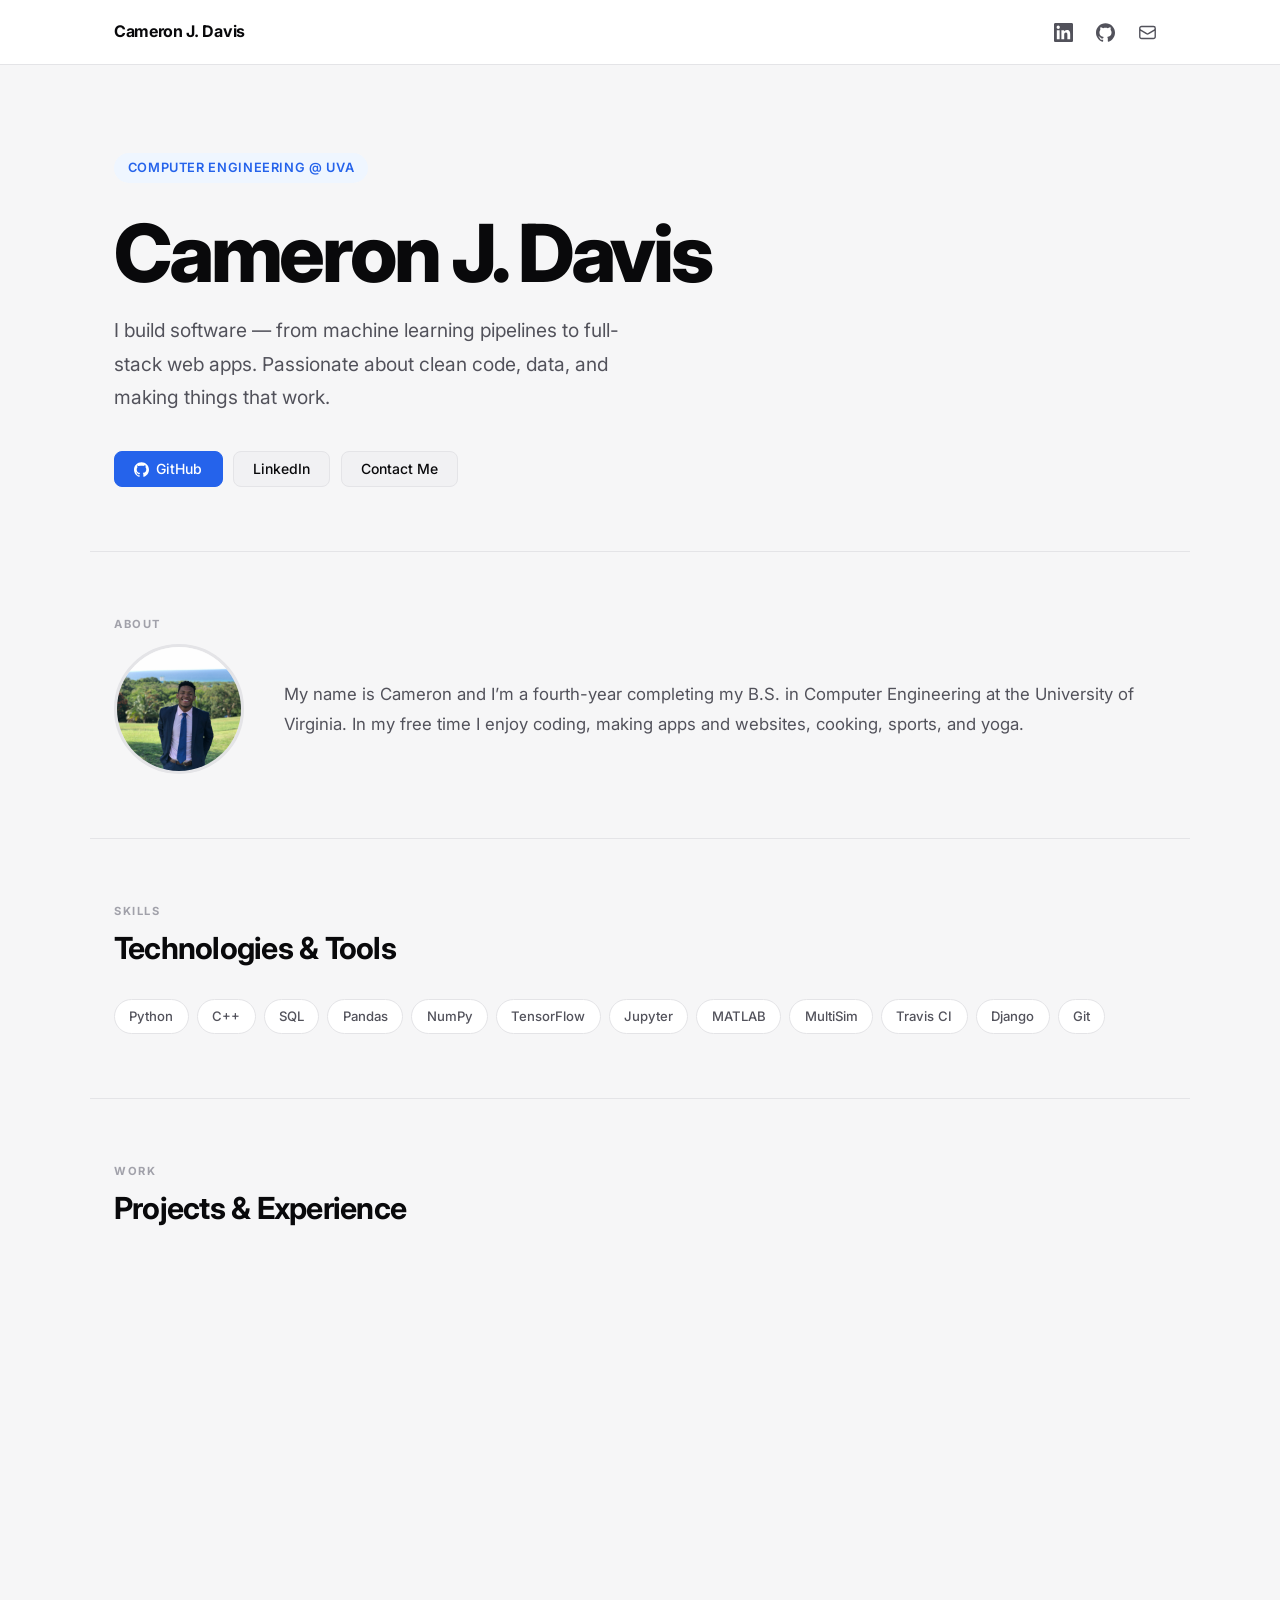
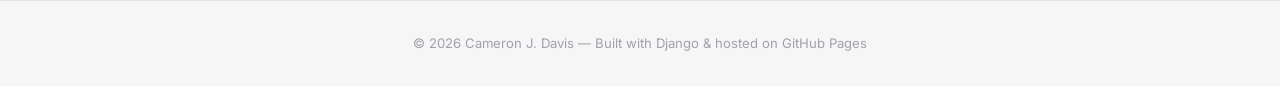
==== docs/index.html @ 82e8e9f6 "Add static GitHub Pages build and deployment README - docs/index.html: self-contained static portfol" ====
<!doctype html>
<html lang="en">
<head>
  <meta charset="utf-8">
  <meta name="viewport" content="width=device-width, initial-scale=1">
  <meta name="description" content="Cameron J. Davis — Computer Engineering student at UVA, building software across machine learning, full-stack web, and systems.">
  <title>Cameron J. Davis</title>

  <link rel="preconnect" href="https://fonts.googleapis.com">
  <link rel="preconnect" href="https://fonts.gstatic.com" crossorigin>
  <link href="https://fonts.googleapis.com/css2?family=Inter:wght@300;400;500;600;700;800&display=swap" rel="stylesheet">
  <link rel="stylesheet" href="portfolio.css">
</head>
<body>

  <!-- ── Nav ── -->
  <header class="site-header">
    <nav class="nav-container">
      <a href="#" class="nav-logo">Cameron J. Davis</a>
      <div class="nav-links">
        <a href="https://www.linkedin.com/in/cjdavis-uva/" class="nav-icon-link" target="_blank" rel="noopener" aria-label="LinkedIn">
          <svg xmlns="http://www.w3.org/2000/svg" viewBox="0 0 24 24" fill="currentColor" aria-hidden="true">
            <path d="M20.447 20.452h-3.554v-5.569c0-1.328-.027-3.037-1.852-3.037-1.853 0-2.136 1.445-2.136 2.939v5.667H9.351V9h3.414v1.561h.046c.477-.9 1.637-1.85 3.37-1.85 3.601 0 4.267 2.37 4.267 5.455v6.286zM5.337 7.433a2.062 2.062 0 0 1-2.063-2.065 2.064 2.064 0 1 1 2.063 2.065zm1.782 13.019H3.555V9h3.564v11.452zM22.225 0H1.771C.792 0 0 .774 0 1.729v20.542C0 23.227.792 24 1.771 24h20.451C23.2 24 24 23.227 24 22.271V1.729C24 .774 23.2 0 22.222 0h.003z"/>
          </svg>
        </a>
        <a href="https://github.com/cam-d12" class="nav-icon-link" target="_blank" rel="noopener" aria-label="GitHub">
          <svg xmlns="http://www.w3.org/2000/svg" viewBox="0 0 24 24" fill="currentColor" aria-hidden="true">
            <path d="M12 .297c-6.63 0-12 5.373-12 12 0 5.303 3.438 9.8 8.205 11.385.6.113.82-.258.82-.577 0-.285-.01-1.04-.015-2.04-3.338.724-4.042-1.61-4.042-1.61C4.422 18.07 3.633 17.7 3.633 17.7c-1.087-.744.084-.729.084-.729 1.205.084 1.838 1.236 1.838 1.236 1.07 1.835 2.809 1.305 3.495.998.108-.776.417-1.305.76-1.605-2.665-.3-5.466-1.332-5.466-5.93 0-1.31.465-2.38 1.235-3.22-.135-.303-.54-1.523.105-3.176 0 0 1.005-.322 3.3 1.23.96-.267 1.98-.399 3-.405 1.02.006 2.04.138 3 .405 2.28-1.552 3.285-1.23 3.285-1.23.645 1.653.24 2.873.12 3.176.765.84 1.23 1.91 1.23 3.22 0 4.61-2.805 5.625-5.475 5.92.42.36.81 1.096.81 2.22 0 1.606-.015 2.896-.015 3.286 0 .315.21.69.825.57C20.565 22.092 24 17.592 24 12.297c0-6.627-5.373-12-12-12"/>
          </svg>
        </a>
        <a href="mailto:camjordan1998@gmail.com" class="nav-icon-link" aria-label="Send email">
          <svg xmlns="http://www.w3.org/2000/svg" fill="none" viewBox="0 0 24 24" stroke-width="1.75" stroke="currentColor" aria-hidden="true">
            <path stroke-linecap="round" stroke-linejoin="round" d="M21.75 6.75v10.5a2.25 2.25 0 0 1-2.25 2.25h-15a2.25 2.25 0 0 1-2.25-2.25V6.75m19.5 0A2.25 2.25 0 0 0 19.5 4.5h-15a2.25 2.25 0 0 0-2.25 2.25m19.5 0v.243a2.25 2.25 0 0 1-1.07 1.916l-7.5 4.615a2.25 2.25 0 0 1-2.36 0L3.32 8.91a2.25 2.25 0 0 1-1.07-1.916V6.75"/>
          </svg>
        </a>
      </div>
    </nav>
  </header>

  <main>

    <!-- ── Hero ── -->
    <section class="hero">
      <p class="hero-eyebrow">Computer Engineering @ UVA</p>
      <h1>Cameron J. Davis</h1>
      <p class="hero-subtitle">
        I build software &mdash; from machine learning pipelines to full-stack web apps.
        Passionate about clean code, data, and making things that work.
      </p>
      <div class="hero-actions">
        <a href="https://github.com/cam-d12" class="btn btn-primary" target="_blank" rel="noopener">
          <svg xmlns="http://www.w3.org/2000/svg" viewBox="0 0 24 24" fill="currentColor" width="15" height="15" aria-hidden="true">
            <path d="M12 .297c-6.63 0-12 5.373-12 12 0 5.303 3.438 9.8 8.205 11.385.6.113.82-.258.82-.577 0-.285-.01-1.04-.015-2.04-3.338.724-4.042-1.61-4.042-1.61C4.422 18.07 3.633 17.7 3.633 17.7c-1.087-.744.084-.729.084-.729 1.205.084 1.838 1.236 1.838 1.236 1.07 1.835 2.809 1.305 3.495.998.108-.776.417-1.305.76-1.605-2.665-.3-5.466-1.332-5.466-5.93 0-1.31.465-2.38 1.235-3.22-.135-.303-.54-1.523.105-3.176 0 0 1.005-.322 3.3 1.23.96-.267 1.98-.399 3-.405 1.02.006 2.04.138 3 .405 2.28-1.552 3.285-1.23 3.285-1.23.645 1.653.24 2.873.12 3.176.765.84 1.23 1.91 1.23 3.22 0 4.61-2.805 5.625-5.475 5.92.42.36.81 1.096.81 2.22 0 1.606-.015 2.896-.015 3.286 0 .315.21.69.825.57C20.565 22.092 24 17.592 24 12.297c0-6.627-5.373-12-12-12"/>
          </svg>
          GitHub
        </a>
        <a href="https://www.linkedin.com/in/cjdavis-uva/" class="btn btn-secondary" target="_blank" rel="noopener">LinkedIn</a>
        <a href="mailto:camjordan1998@gmail.com" class="btn btn-secondary">Contact Me</a>
      </div>
    </section>

    <!-- ── About ── -->
    <section class="section reveal">
      <p class="section-label">About</p>
      <div class="about-grid">
        <img
          src="images/Cam.jpeg"
          alt="Cameron J. Davis"
          class="about-photo"
          width="130"
          height="130"
        >
        <p class="about-text">
          My name is Cameron and I&rsquo;m a fourth-year completing my B.S. in Computer Engineering
          at the University of Virginia. In my free time I enjoy coding, making apps and websites,
          cooking, sports, and yoga.
        </p>
      </div>
    </section>

    <!-- ── Skills ── -->
    <section class="section reveal">
      <p class="section-label">Skills</p>
      <h2 class="section-title">Technologies &amp; Tools</h2>
      <div class="skills-grid">
        <span class="skill-badge">Python</span>
        <span class="skill-badge">C++</span>
        <span class="skill-badge">SQL</span>
        <span class="skill-badge">Pandas</span>
        <span class="skill-badge">NumPy</span>
        <span class="skill-badge">TensorFlow</span>
        <span class="skill-badge">Jupyter</span>
        <span class="skill-badge">MATLAB</span>
        <span class="skill-badge">MultiSim</span>
        <span class="skill-badge">Travis CI</span>
        <span class="skill-badge">Django</span>
        <span class="skill-badge">Git</span>
      </div>
    </section>

    <!-- ── Projects ── -->
    <!--
      HOW TO ADD / EDIT PROJECTS
      ===========================
      Edit the `projects` array below. Each project has:
        - summary:  Short description shown on the card
        - image:    Path to the image inside docs/images/ (e.g. "images/myproject.png")

      To add a project image:
        1. Drop your image file into the docs/images/ folder
        2. Reference it here as "images/yourfile.png"

      After saving, push to GitHub and your live site updates automatically.
    -->
    <section class="section reveal">
      <p class="section-label">Work</p>
      <h2 class="section-title">Projects &amp; Experience</h2>
      <div class="projects-grid" id="projects-grid">
        <!-- Cards are injected by portfolio.js from the projects array below -->
      </div>
    </section>

  </main>

  <footer class="site-footer">
    <p>&copy; <span id="year"></span> Cameron J. Davis &mdash; Built with Django &amp; hosted on GitHub Pages</p>
  </footer>

  <script src="portfolio.js"></script>
  <script>
    /* ── Project Data ──────────────────────────────────────────
       Edit this array to update your portfolio. Each object is
       one project card. Add as many as you like.
       ──────────────────────────────────────────────────────── */
    var projects = [
      {
        summary: "GTP — Add a short description of this project here.",
        image:   "images/GTP.png"
      },
      {
        summary: "Versa — Add a short description of this project here.",
        image:   "images/Versa.png"
      }
      /* Add more projects below:
      ,{
        summary: "My new project — short description.",
        image:   "images/myproject.png"
      }
      */
    ];

    /* ── Render project cards ── */
    var grid = document.getElementById('projects-grid');

    if (projects.length === 0) {
      grid.innerHTML = '<p class="empty-state">No projects yet &mdash; check back soon.</p>';
    } else {
      projects.forEach(function (p) {
        var card = document.createElement('article');
        card.className = 'project-card reveal';
        card.innerHTML =
          '<div class="project-img-wrap">' +
            '<img src="' + p.image + '" alt="' + p.summary.substring(0, 80) + '" loading="lazy">' +
          '</div>' +
          '<div class="project-body">' +
            '<p class="project-summary">' + p.summary + '</p>' +
          '</div>';
        grid.appendChild(card);
      });
    }

    /* ── Footer year ── */
    document.getElementById('year').textContent = new Date().getFullYear();
  </script>
</body>
</html>
---- docs/portfolio.css ----
/* =============================================================
   PORTFOLIO.CSS — Cameron J. Davis
   Modern auto dark/light portfolio — 2025
   ============================================================= */

/* --- Custom Properties: Light Mode --- */
:root {
  --bg:           #f6f6f7;
  --surface:      #ffffff;
  --surface-2:    #f1f1f3;
  --surface-hover:#e8e8ec;
  --text:         #09090b;
  --text-2:       #52525b;
  --text-3:       #a1a1aa;
  --accent:       #2563eb;
  --accent-bg:    #eff6ff;
  --accent-hover: #1d4ed8;
  --border:       #e4e4e7;
  --shadow:       0 1px 3px rgba(0,0,0,.07), 0 4px 12px rgba(0,0,0,.05);
  --shadow-hover: 0 8px 28px rgba(0,0,0,.13);
  --radius-sm:    8px;
  --radius-md:    14px;
  --radius-lg:    24px;
  --font: 'Inter', system-ui, -apple-system, BlinkMacSystemFont, 'Segoe UI', sans-serif;
  --ease: cubic-bezier(0.4, 0, 0.2, 1);
  --transition: 180ms var(--ease);
}

/* --- Custom Properties: Dark Mode --- */
@media (prefers-color-scheme: dark) {
  :root {
    --bg:           #0c0c0e;
    --surface:      #18181b;
    --surface-2:    #1e1e22;
    --surface-hover:#26262b;
    --text:         #f4f4f5;
    --text-2:       #a1a1aa;
    --text-3:       #71717a;
    --accent:       #60a5fa;
    --accent-bg:    #172554;
    --accent-hover: #93c5fd;
    --border:       #2d2d33;
    --shadow:       0 1px 3px rgba(0,0,0,.4), 0 4px 12px rgba(0,0,0,.3);
    --shadow-hover: 0 8px 28px rgba(0,0,0,.65);
  }
}

/* --- Reset & Base --- */
*, *::before, *::after {
  box-sizing: border-box;
  margin: 0;
  padding: 0;
}

html {
  scroll-behavior: smooth;
  font-size: 16px;
}

body {
  font-family: var(--font);
  background: var(--bg);
  color: var(--text);
  line-height: 1.6;
  -webkit-font-smoothing: antialiased;
  -moz-osx-font-smoothing: grayscale;
}

a {
  color: inherit;
  text-decoration: none;
}

img {
  display: block;
  max-width: 100%;
}

/* --- Header / Nav --- */
.site-header {
  position: sticky;
  top: 0;
  z-index: 100;
  background: var(--surface);
  border-bottom: 1px solid var(--border);
}

.nav-container {
  max-width: 1100px;
  margin: 0 auto;
  padding: 0 1.5rem;
  height: 64px;
  display: flex;
  align-items: center;
  justify-content: space-between;
}

.nav-logo {
  font-size: 1rem;
  font-weight: 700;
  letter-spacing: -0.02em;
  color: var(--text);
  transition: opacity var(--transition);
}

.nav-logo:hover {
  opacity: 0.65;
}

.nav-links {
  display: flex;
  align-items: center;
  gap: 0.25rem;
}

.nav-icon-link {
  display: flex;
  align-items: center;
  justify-content: center;
  width: 38px;
  height: 38px;
  border-radius: var(--radius-sm);
  color: var(--text-2);
  transition: color var(--transition), background var(--transition);
}

.nav-icon-link:hover {
  color: var(--text);
  background: var(--surface-2);
}

.nav-icon-link svg {
  width: 19px;
  height: 19px;
}

/* --- Hero --- */
.hero {
  max-width: 1100px;
  margin: 0 auto;
  padding: 5.5rem 1.5rem 4rem;
}

.hero-eyebrow {
  display: inline-flex;
  align-items: center;
  gap: 0.5rem;
  font-size: 0.8rem;
  font-weight: 600;
  letter-spacing: 0.05em;
  text-transform: uppercase;
  color: var(--accent);
  background: var(--accent-bg);
  padding: 0.3rem 0.85rem;
  border-radius: 100px;
  margin-bottom: 1.75rem;
}

.hero h1 {
  font-size: clamp(2.8rem, 7vw, 5rem);
  font-weight: 800;
  letter-spacing: -0.04em;
  line-height: 1.04;
  color: var(--text);
  margin-bottom: 1.25rem;
}

.hero-subtitle {
  font-size: clamp(1rem, 2.2vw, 1.2rem);
  color: var(--text-2);
  max-width: 540px;
  line-height: 1.75;
  margin-bottom: 2.25rem;
}

.hero-actions {
  display: flex;
  flex-wrap: wrap;
  gap: 0.65rem;
}

/* --- Buttons --- */
.btn {
  display: inline-flex;
  align-items: center;
  gap: 0.45rem;
  padding: 0.6rem 1.2rem;
  border-radius: var(--radius-sm);
  font-family: var(--font);
  font-size: 0.875rem;
  font-weight: 500;
  line-height: 1;
  border: 1px solid transparent;
  cursor: pointer;
  transition: all var(--transition);
  white-space: nowrap;
}

.btn-primary {
  background: var(--accent);
  color: #fff;
  border-color: var(--accent);
}

.btn-primary:hover {
  background: var(--accent-hover);
  border-color: var(--accent-hover);
  transform: translateY(-1px);
  box-shadow: 0 4px 12px rgba(37, 99, 235, 0.3);
}

.btn-secondary {
  background: var(--surface-2);
  color: var(--text);
  border-color: var(--border);
}

.btn-secondary:hover {
  background: var(--surface-hover);
  transform: translateY(-1px);
}

/* --- Section layout --- */
.section {
  max-width: 1100px;
  margin: 0 auto;
  padding: 4rem 1.5rem;
  border-top: 1px solid var(--border);
}

.section-label {
  font-size: 0.7rem;
  font-weight: 700;
  letter-spacing: 0.14em;
  text-transform: uppercase;
  color: var(--text-3);
  margin-bottom: 0.6rem;
}

.section-title {
  font-size: clamp(1.4rem, 3vw, 1.9rem);
  font-weight: 700;
  letter-spacing: -0.025em;
  line-height: 1.2;
  margin-bottom: 2rem;
}

/* --- About --- */
.about-grid {
  display: grid;
  grid-template-columns: auto 1fr;
  align-items: center;
  gap: 2.5rem;
}

.about-photo {
  width: 130px;
  height: 130px;
  border-radius: 50%;
  object-fit: cover;
  border: 3px solid var(--border);
  flex-shrink: 0;
}

.about-text {
  font-size: 1.05rem;
  color: var(--text-2);
  line-height: 1.8;
}

@media (max-width: 580px) {
  .about-grid {
    grid-template-columns: 1fr;
    text-align: center;
  }
  .about-photo {
    margin: 0 auto;
  }
}

/* --- Skills --- */
.skills-grid {
  display: flex;
  flex-wrap: wrap;
  gap: 0.5rem;
}

.skill-badge {
  display: inline-flex;
  align-items: center;
  padding: 0.38rem 0.9rem;
  border-radius: 100px;
  font-size: 0.82rem;
  font-weight: 500;
  color: var(--text-2);
  background: var(--surface);
  border: 1px solid var(--border);
  transition: color var(--transition), background var(--transition), border-color var(--transition);
  cursor: default;
}

.skill-badge:hover {
  color: var(--accent);
  background: var(--accent-bg);
  border-color: var(--accent);
}

/* --- Projects grid --- */
.projects-grid {
  display: grid;
  grid-template-columns: repeat(auto-fill, minmax(300px, 1fr));
  gap: 1.25rem;
}

.project-card {
  background: var(--surface);
  border: 1px solid var(--border);
  border-radius: var(--radius-md);
  overflow: hidden;
  box-shadow: var(--shadow);
  transition: transform 220ms var(--ease), box-shadow 220ms var(--ease), border-color 220ms var(--ease);
}

.project-card:hover {
  transform: translateY(-5px);
  box-shadow: var(--shadow-hover);
  border-color: var(--accent);
}

.project-card > a {
  display: block;
  color: inherit;
  height: 100%;
}

.project-img-wrap {
  overflow: hidden;
  aspect-ratio: 16 / 9;
  background: var(--surface-2);
}

.project-img-wrap img {
  width: 100%;
  height: 100%;
  object-fit: cover;
  transition: transform 320ms var(--ease);
}

.project-card:hover .project-img-wrap img {
  transform: scale(1.05);
}

.project-body {
  padding: 1.1rem 1.25rem 1.35rem;
}

.project-summary {
  font-size: 0.9rem;
  color: var(--text-2);
  line-height: 1.65;
}

.project-arrow {
  display: inline-flex;
  align-items: center;
  gap: 0.3rem;
  margin-top: 0.9rem;
  font-size: 0.8rem;
  font-weight: 600;
  color: var(--accent);
  letter-spacing: 0.01em;
  transition: gap var(--transition);
}

.project-card:hover .project-arrow {
  gap: 0.55rem;
}

.empty-state {
  color: var(--text-3);
  font-size: 0.95rem;
  padding: 2rem 0;
}

/* --- Detail page --- */
.detail-wrap {
  max-width: 860px;
  margin: 0 auto;
  padding: 3.5rem 1.5rem 5rem;
}

.detail-back {
  margin-bottom: 2rem;
}

.detail-img {
  width: 100%;
  max-height: 500px;
  object-fit: cover;
  border-radius: var(--radius-md);
  border: 1px solid var(--border);
  margin-bottom: 2.25rem;
}

.detail-summary {
  font-size: 1.1rem;
  color: var(--text-2);
  line-height: 1.8;
}

/* --- Footer --- */
.site-footer {
  border-top: 1px solid var(--border);
  text-align: center;
  padding: 2rem 1.5rem;
  font-size: 0.82rem;
  color: var(--text-3);
}

/* --- Scroll-reveal animation --- */
.reveal {
  opacity: 0;
  transform: translateY(22px);
  transition: opacity 520ms var(--ease), transform 520ms var(--ease);
}

.reveal.visible {
  opacity: 1;
  transform: none;
}

@media (prefers-reduced-motion: reduce) {
  .reveal {
    opacity: 1;
    transform: none;
    transition: none;
  }
}

/* --- Responsive --- */
@media (max-width: 640px) {
  .hero {
    padding: 3.5rem 1.25rem 2.5rem;
  }
  .section {
    padding: 3rem 1.25rem;
  }
  .projects-grid {
    grid-template-columns: 1fr;
  }
}
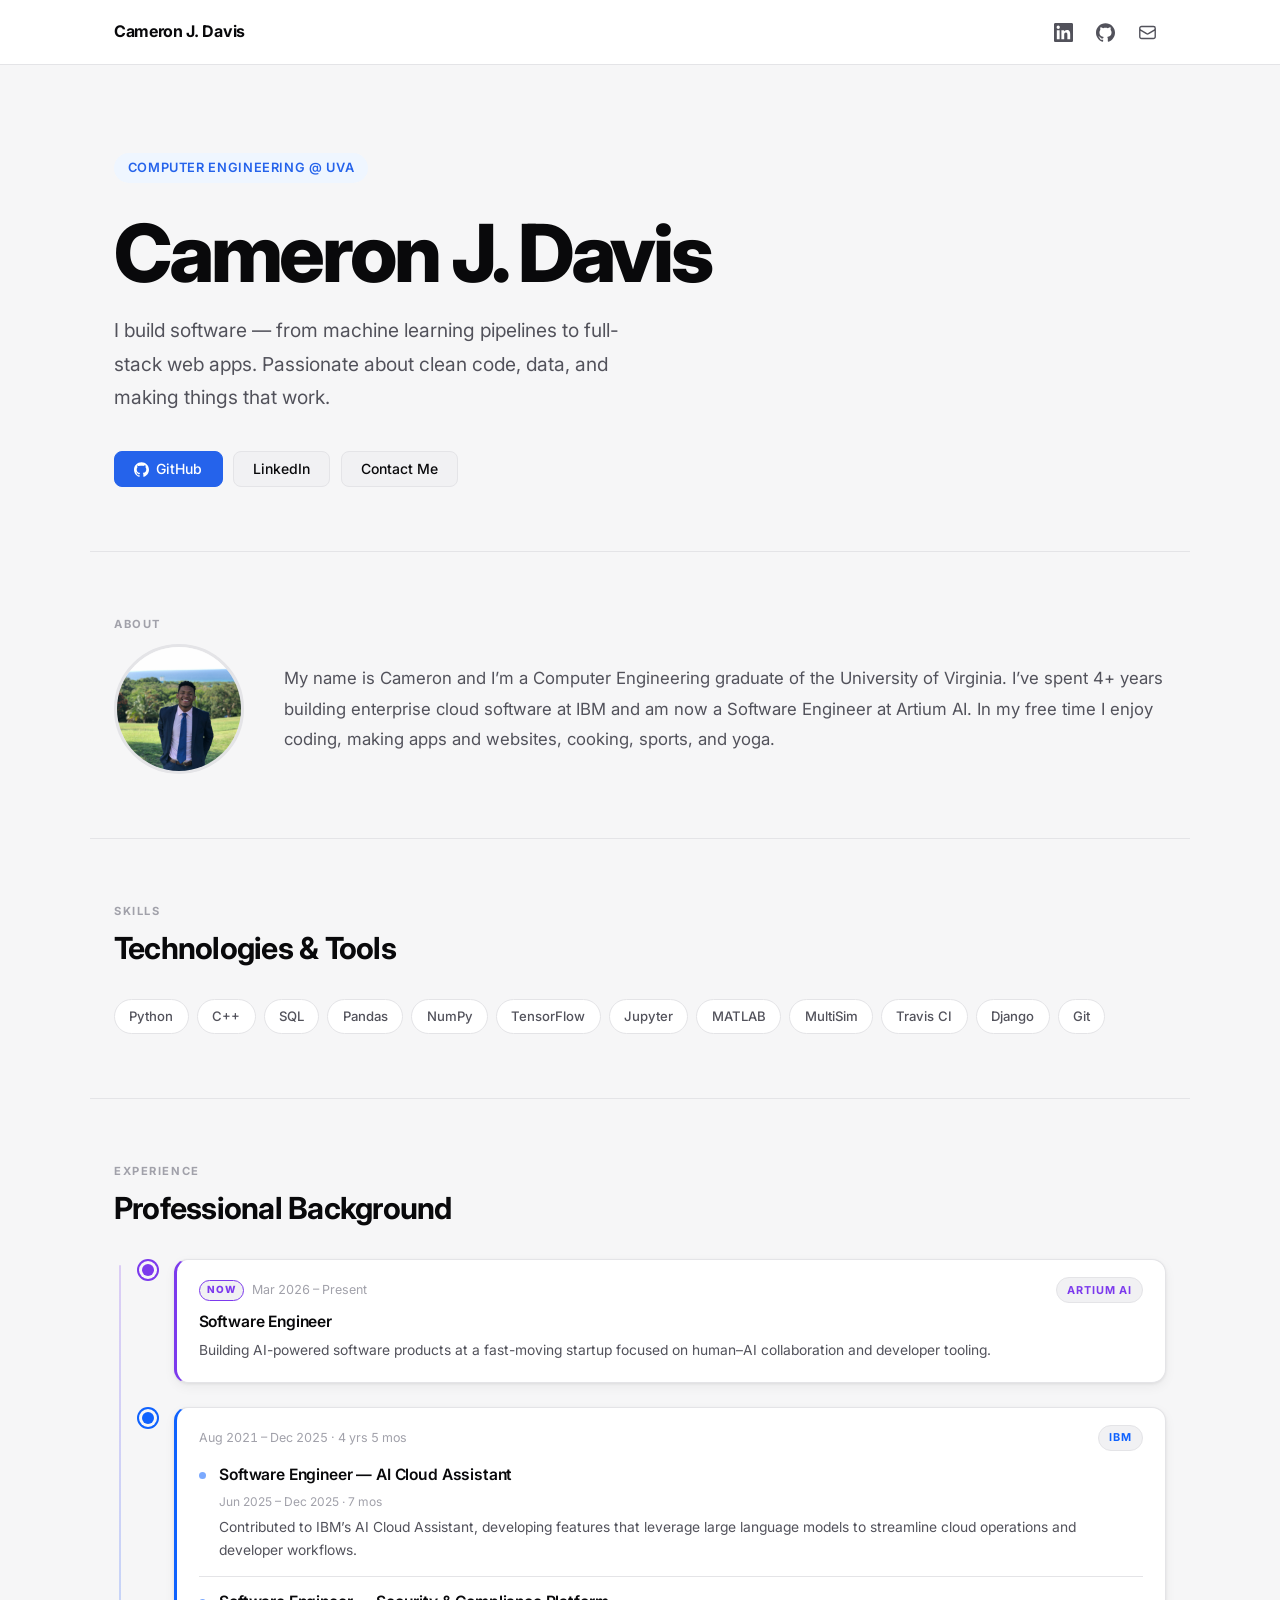
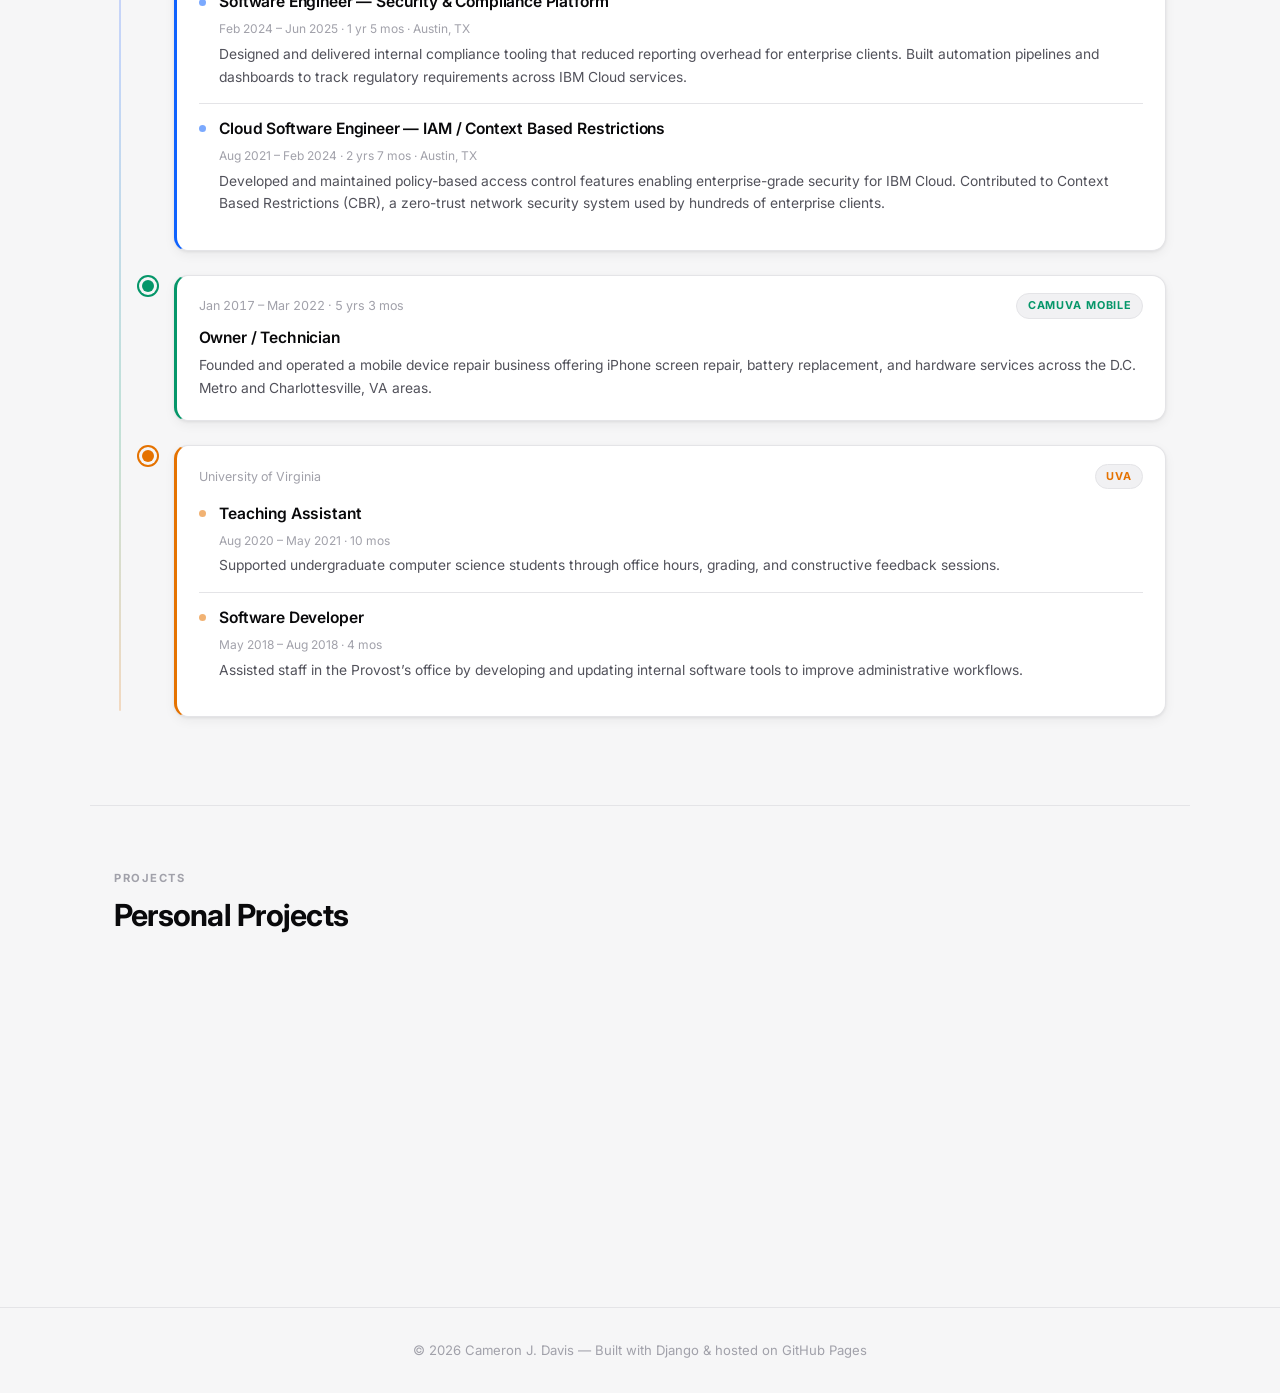
==== commit 63c15b50: "Add professional experience timeline and split Projects section - New Experience section with visual" ====
--- a/docs/index.html
+++ b/docs/index.html
@@ -3,7 +3,7 @@
 <head>
   <meta charset="utf-8">
   <meta name="viewport" content="width=device-width, initial-scale=1">
-  <meta name="description" content="Cameron J. Davis — Computer Engineering student at UVA, building software across machine learning, full-stack web, and systems.">
+  <meta name="description" content="Cameron J. Davis — Software Engineer at Artium AI, UVA Computer Engineering graduate, building software across AI, cloud, and full-stack web.">
   <title>Cameron J. Davis</title>
 
   <link rel="preconnect" href="https://fonts.googleapis.com">
@@ -18,7 +18,7 @@
     <nav class="nav-container">
       <a href="#" class="nav-logo">Cameron J. Davis</a>
       <div class="nav-links">
-        <a href="https://www.linkedin.com/in/cjdavis-uva/" class="nav-icon-link" target="_blank" rel="noopener" aria-label="LinkedIn">
+        <a href="https://www.linkedin.com/in/cjd-swe/" class="nav-icon-link" target="_blank" rel="noopener" aria-label="LinkedIn">
           <svg xmlns="http://www.w3.org/2000/svg" viewBox="0 0 24 24" fill="currentColor" aria-hidden="true">
             <path d="M20.447 20.452h-3.554v-5.569c0-1.328-.027-3.037-1.852-3.037-1.853 0-2.136 1.445-2.136 2.939v5.667H9.351V9h3.414v1.561h.046c.477-.9 1.637-1.85 3.37-1.85 3.601 0 4.267 2.37 4.267 5.455v6.286zM5.337 7.433a2.062 2.062 0 0 1-2.063-2.065 2.064 2.064 0 1 1 2.063 2.065zm1.782 13.019H3.555V9h3.564v11.452zM22.225 0H1.771C.792 0 0 .774 0 1.729v20.542C0 23.227.792 24 1.771 24h20.451C23.2 24 24 23.227 24 22.271V1.729C24 .774 23.2 0 22.222 0h.003z"/>
           </svg>
@@ -28,7 +28,7 @@
             <path d="M12 .297c-6.63 0-12 5.373-12 12 0 5.303 3.438 9.8 8.205 11.385.6.113.82-.258.82-.577 0-.285-.01-1.04-.015-2.04-3.338.724-4.042-1.61-4.042-1.61C4.422 18.07 3.633 17.7 3.633 17.7c-1.087-.744.084-.729.084-.729 1.205.084 1.838 1.236 1.838 1.236 1.07 1.835 2.809 1.305 3.495.998.108-.776.417-1.305.76-1.605-2.665-.3-5.466-1.332-5.466-5.93 0-1.31.465-2.38 1.235-3.22-.135-.303-.54-1.523.105-3.176 0 0 1.005-.322 3.3 1.23.96-.267 1.98-.399 3-.405 1.02.006 2.04.138 3 .405 2.28-1.552 3.285-1.23 3.285-1.23.645 1.653.24 2.873.12 3.176.765.84 1.23 1.91 1.23 3.22 0 4.61-2.805 5.625-5.475 5.92.42.36.81 1.096.81 2.22 0 1.606-.015 2.896-.015 3.286 0 .315.21.69.825.57C20.565 22.092 24 17.592 24 12.297c0-6.627-5.373-12-12-12"/>
           </svg>
         </a>
-        <a href="mailto:camjordan1998@gmail.com" class="nav-icon-link" aria-label="Send email">
+        <a href="mailto:cjd.swe@gmail.com" class="nav-icon-link" aria-label="Send email">
           <svg xmlns="http://www.w3.org/2000/svg" fill="none" viewBox="0 0 24 24" stroke-width="1.75" stroke="currentColor" aria-hidden="true">
             <path stroke-linecap="round" stroke-linejoin="round" d="M21.75 6.75v10.5a2.25 2.25 0 0 1-2.25 2.25h-15a2.25 2.25 0 0 1-2.25-2.25V6.75m19.5 0A2.25 2.25 0 0 0 19.5 4.5h-15a2.25 2.25 0 0 0-2.25 2.25m19.5 0v.243a2.25 2.25 0 0 1-1.07 1.916l-7.5 4.615a2.25 2.25 0 0 1-2.36 0L3.32 8.91a2.25 2.25 0 0 1-1.07-1.916V6.75"/>
           </svg>
@@ -54,8 +54,8 @@
           </svg>
           GitHub
         </a>
-        <a href="https://www.linkedin.com/in/cjdavis-uva/" class="btn btn-secondary" target="_blank" rel="noopener">LinkedIn</a>
-        <a href="mailto:camjordan1998@gmail.com" class="btn btn-secondary">Contact Me</a>
+        <a href="https://www.linkedin.com/in/cjd-swe/" class="btn btn-secondary" target="_blank" rel="noopener">LinkedIn</a>
+        <a href="mailto:cjd.swe@gmail.com" class="btn btn-secondary">Contact Me</a>
       </div>
     </section>
 
@@ -71,9 +71,10 @@
           height="130"
         >
         <p class="about-text">
-          My name is Cameron and I&rsquo;m a fourth-year completing my B.S. in Computer Engineering
-          at the University of Virginia. In my free time I enjoy coding, making apps and websites,
-          cooking, sports, and yoga.
+          My name is Cameron and I&rsquo;m a Computer Engineering graduate of the University of Virginia.
+          I&rsquo;ve spent 4+ years building enterprise cloud software at IBM and am now a Software
+          Engineer at Artium AI. In my free time I enjoy coding, making apps and websites, cooking,
+          sports, and yoga.
         </p>
       </div>
     </section>
@@ -98,6 +99,111 @@
       </div>
     </section>
 
+    <!-- ── Experience ── -->
+    <section class="section reveal">
+      <p class="section-label">Experience</p>
+      <h2 class="section-title">Professional Background</h2>
+
+      <div class="timeline">
+
+        <!-- Artium AI -->
+        <div class="tl-entry" style="--co: #7c3aed">
+          <div class="tl-dot tl-dot--pulse"></div>
+          <div class="tl-card reveal">
+            <div class="tl-card-head">
+              <div class="tl-meta">
+                <span class="tl-now">Now</span>
+                <span class="tl-dates">Mar 2026 &ndash; Present</span>
+              </div>
+              <span class="tl-company-tag">Artium AI</span>
+            </div>
+            <h3 class="tl-title">Software Engineer</h3>
+            <p class="tl-desc">Building AI-powered software products at a fast-moving startup focused on human&ndash;AI collaboration and developer tooling.</p>
+          </div>
+        </div>
+
+        <!-- IBM -->
+        <div class="tl-entry" style="--co: #0f62fe">
+          <div class="tl-dot"></div>
+          <div class="tl-card reveal">
+            <div class="tl-card-head">
+              <span class="tl-dates">Aug 2021 &ndash; Dec 2025 &middot; 4 yrs 5 mos</span>
+              <span class="tl-company-tag">IBM</span>
+            </div>
+            <div class="tl-sub-roles">
+              <div class="tl-sub">
+                <div class="tl-sub-dot"></div>
+                <div>
+                  <h3 class="tl-title">Software Engineer &mdash; AI Cloud Assistant</h3>
+                  <p class="tl-sub-dates">Jun 2025 &ndash; Dec 2025 &middot; 7 mos</p>
+                  <p class="tl-desc">Contributed to IBM&rsquo;s AI Cloud Assistant, developing features that leverage large language models to streamline cloud operations and developer workflows.</p>
+                </div>
+              </div>
+              <div class="tl-sub">
+                <div class="tl-sub-dot"></div>
+                <div>
+                  <h3 class="tl-title">Software Engineer &mdash; Security &amp; Compliance Platform</h3>
+                  <p class="tl-sub-dates">Feb 2024 &ndash; Jun 2025 &middot; 1 yr 5 mos &middot; Austin, TX</p>
+                  <p class="tl-desc">Designed and delivered internal compliance tooling that reduced reporting overhead for enterprise clients. Built automation pipelines and dashboards to track regulatory requirements across IBM Cloud services.</p>
+                </div>
+              </div>
+              <div class="tl-sub">
+                <div class="tl-sub-dot"></div>
+                <div>
+                  <h3 class="tl-title">Cloud Software Engineer &mdash; IAM / Context Based Restrictions</h3>
+                  <p class="tl-sub-dates">Aug 2021 &ndash; Feb 2024 &middot; 2 yrs 7 mos &middot; Austin, TX</p>
+                  <p class="tl-desc">Developed and maintained policy-based access control features enabling enterprise-grade security for IBM Cloud. Contributed to Context Based Restrictions (CBR), a zero-trust network security system used by hundreds of enterprise clients.</p>
+                </div>
+              </div>
+            </div>
+          </div>
+        </div>
+
+        <!-- CAMUVA Mobile -->
+        <div class="tl-entry" style="--co: #059669">
+          <div class="tl-dot"></div>
+          <div class="tl-card reveal">
+            <div class="tl-card-head">
+              <span class="tl-dates">Jan 2017 &ndash; Mar 2022 &middot; 5 yrs 3 mos</span>
+              <span class="tl-company-tag">CAMUVA Mobile</span>
+            </div>
+            <h3 class="tl-title">Owner / Technician</h3>
+            <p class="tl-desc">Founded and operated a mobile device repair business offering iPhone screen repair, battery replacement, and hardware services across the D.C. Metro and Charlottesville, VA areas.</p>
+          </div>
+        </div>
+
+        <!-- UVA -->
+        <div class="tl-entry" style="--co: #e57200">
+          <div class="tl-dot"></div>
+          <div class="tl-card reveal">
+            <div class="tl-card-head">
+              <span class="tl-dates">University of Virginia</span>
+              <span class="tl-company-tag">UVA</span>
+            </div>
+            <div class="tl-sub-roles">
+              <div class="tl-sub">
+                <div class="tl-sub-dot"></div>
+                <div>
+                  <h3 class="tl-title">Teaching Assistant</h3>
+                  <p class="tl-sub-dates">Aug 2020 &ndash; May 2021 &middot; 10 mos</p>
+                  <p class="tl-desc">Supported undergraduate computer science students through office hours, grading, and constructive feedback sessions.</p>
+                </div>
+              </div>
+              <div class="tl-sub">
+                <div class="tl-sub-dot"></div>
+                <div>
+                  <h3 class="tl-title">Software Developer</h3>
+                  <p class="tl-sub-dates">May 2018 &ndash; Aug 2018 &middot; 4 mos</p>
+                  <p class="tl-desc">Assisted staff in the Provost&rsquo;s office by developing and updating internal software tools to improve administrative workflows.</p>
+                </div>
+              </div>
+            </div>
+          </div>
+        </div>
+
+      </div>
+    </section>
+
     <!-- ── Projects ── -->
     <!--
       HOW TO ADD / EDIT PROJECTS
@@ -113,8 +219,8 @@
       After saving, push to GitHub and your live site updates automatically.
     -->
     <section class="section reveal">
-      <p class="section-label">Work</p>
-      <h2 class="section-title">Projects &amp; Experience</h2>
+      <p class="section-label">Projects</p>
+      <h2 class="section-title">Personal Projects</h2>
       <div class="projects-grid" id="projects-grid">
         <!-- Cards are injected by portfolio.js from the projects array below -->
       </div>
--- a/docs/portfolio.css
+++ b/docs/portfolio.css
@@ -382,6 +382,177 @@
   padding: 2rem 0;
 }
 
+/* ── Timeline ────────────────────────────────────────────── */
+.timeline {
+  position: relative;
+  padding-left: 1.75rem;
+  margin-top: 0.5rem;
+}
+
+/* Gradient rail */
+.timeline::before {
+  content: '';
+  position: absolute;
+  left: 5px;
+  top: 6px;
+  bottom: 6px;
+  width: 2px;
+  background: linear-gradient(
+    to bottom,
+    #7c3aed 0%,
+    #0f62fe 38%,
+    #059669 72%,
+    #e57200 100%
+  );
+  opacity: 0.22;
+  border-radius: 1px;
+}
+
+.tl-entry {
+  display: flex;
+  align-items: flex-start;
+  gap: 1.25rem;
+  margin-bottom: 1.5rem;
+}
+
+.tl-dot {
+  width: 12px;
+  height: 12px;
+  border-radius: 50%;
+  background: var(--co, var(--accent));
+  box-shadow: 0 0 0 3px var(--bg), 0 0 0 5px var(--co, var(--accent));
+  flex-shrink: 0;
+  margin-top: 5px;
+  position: relative;
+  z-index: 1;
+}
+
+@keyframes tl-pulse {
+  0%, 100% { box-shadow: 0 0 0 3px var(--bg), 0 0 0 5px var(--co); }
+  50%       { box-shadow: 0 0 0 3px var(--bg), 0 0 0 9px var(--co), 0 0 16px var(--co); }
+}
+
+.tl-dot--pulse {
+  animation: tl-pulse 2.4s ease-in-out infinite;
+}
+
+.tl-card {
+  flex: 1;
+  background: var(--surface);
+  border: 1px solid var(--border);
+  border-left: 3px solid var(--co, var(--accent));
+  border-radius: var(--radius-md);
+  padding: 1.1rem 1.35rem 1.25rem;
+  box-shadow: var(--shadow);
+  min-width: 0;
+}
+
+.tl-card-head {
+  display: flex;
+  align-items: center;
+  justify-content: space-between;
+  gap: 0.75rem;
+  flex-wrap: wrap;
+  margin-bottom: 0.5rem;
+}
+
+.tl-meta {
+  display: flex;
+  align-items: center;
+  gap: 0.5rem;
+  flex-wrap: wrap;
+}
+
+.tl-now {
+  display: inline-block;
+  font-size: 0.62rem;
+  font-weight: 800;
+  letter-spacing: 0.1em;
+  text-transform: uppercase;
+  color: var(--co, var(--accent));
+  background: var(--surface-2);
+  border: 1px solid var(--co, var(--accent));
+  padding: 0.1rem 0.45rem;
+  border-radius: 100px;
+}
+
+.tl-dates {
+  font-size: 0.78rem;
+  color: var(--text-3);
+  font-variant-numeric: tabular-nums;
+}
+
+.tl-company-tag {
+  font-size: 0.68rem;
+  font-weight: 700;
+  letter-spacing: 0.08em;
+  text-transform: uppercase;
+  color: var(--co, var(--accent));
+  background: var(--surface-2);
+  border: 1px solid var(--border);
+  padding: 0.2rem 0.65rem;
+  border-radius: 100px;
+  white-space: nowrap;
+  flex-shrink: 0;
+}
+
+.tl-title {
+  font-size: 0.975rem;
+  font-weight: 600;
+  color: var(--text);
+  letter-spacing: -0.01em;
+  margin-bottom: 0.4rem;
+  line-height: 1.35;
+}
+
+.tl-desc {
+  font-size: 0.865rem;
+  color: var(--text-2);
+  line-height: 1.65;
+}
+
+/* Sub-roles (IBM, UVA) */
+.tl-sub-roles {
+  margin-top: 0.85rem;
+  display: flex;
+  flex-direction: column;
+}
+
+.tl-sub {
+  display: flex;
+  gap: 0.85rem;
+  align-items: flex-start;
+  padding: 0.9rem 0;
+  border-top: 1px solid var(--border);
+}
+
+.tl-sub:first-child {
+  border-top: none;
+  padding-top: 0;
+}
+
+.tl-sub-dot {
+  width: 7px;
+  height: 7px;
+  border-radius: 50%;
+  background: var(--co, var(--accent));
+  opacity: 0.55;
+  flex-shrink: 0;
+  margin-top: 0.45rem;
+}
+
+.tl-sub-dates {
+  font-size: 0.75rem;
+  color: var(--text-3);
+  margin-bottom: 0.3rem;
+}
+
+@media (max-width: 640px) {
+  .timeline { padding-left: 1.35rem; }
+  .tl-entry { gap: 0.9rem; }
+  .tl-card { padding: 0.9rem 1rem 1rem; }
+}
+
 /* --- Detail page --- */
 .detail-wrap {
   max-width: 860px;
